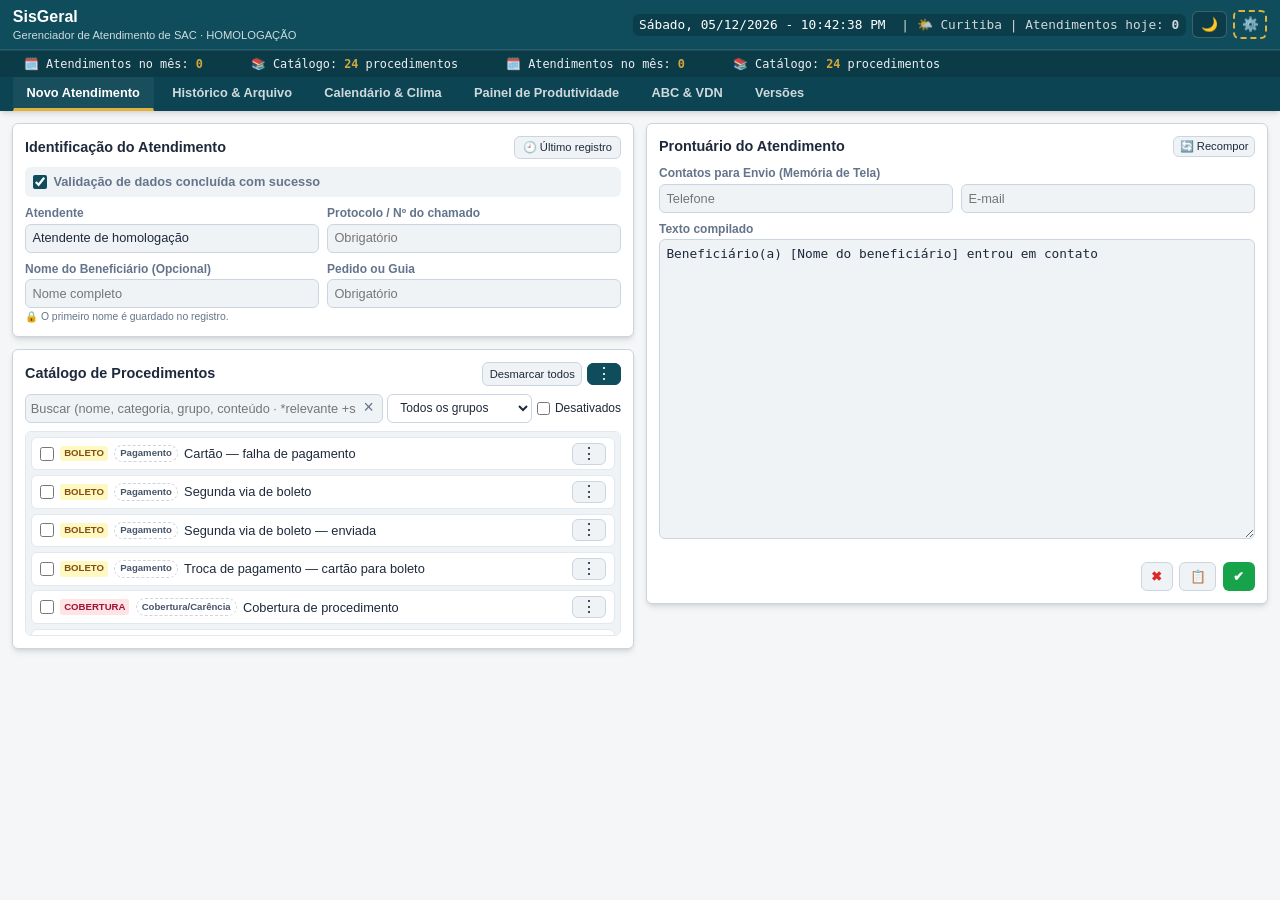
==== sisgeral/index.html @ f5be05eb "SisGeral de homologação dentro da apresentação: catálogo reduzido, ABC sem códigos, VDN referencial " ====
<!DOCTYPE html>
<html lang="pt-BR">
<head>
  <meta charset="UTF-8">
  <meta name="viewport" content="width=device-width, initial-scale=1.0">
  <title>SisGeral · homologação</title>
  <link rel="stylesheet" href="styles.css">
</head>
<body>

  <!-- TOPO FIXO -->
  <header class="sticky-header">
    <div class="header-top">
      <div class="header-brand">
        <h1>SisGeral</h1>
        <p>Gerenciador de Atendimento de SAC · HOMOLOGAÇÃO</p>
      </div>
      <div class="header-tools">
        <span id="live-clock" class="clock-display">00:00:00</span>
        <button id="btn-theme-toggle" class="btn-theme-toggle" title="Alternar Tema">🌙</button>
        <button id="btn-toggle-settings" class="btn-settings-icon" aria-expanded="false" title="Configurações">⚙️</button>
      </div>
    </div>

    <!-- TICKER (painel rolante) -->
    <div id="ticker-bar" class="ticker-bar">
      <div id="ticker-track" class="ticker-track"></div>
    </div>

    <!-- ABAS DE NAVEGAÇÃO -->
    <nav class="tab-list" role="tablist">
      <button role="tab" id="tab-new" aria-controls="panel-new" aria-selected="true">Novo Atendimento</button>
      <button role="tab" id="tab-history" aria-controls="panel-history" aria-selected="false">Histórico & Arquivo</button>
      <button role="tab" id="tab-calendar" aria-controls="panel-calendar" aria-selected="false">Calendário & Clima</button>
      <button role="tab" id="tab-dashboard" aria-controls="panel-dashboard" aria-selected="false">Painel de Produtividade</button>
      <button role="tab" id="tab-abcvdn" aria-controls="panel-abcvdn" aria-selected="false">ABC & VDN</button>
      <button role="tab" id="tab-versoes" aria-controls="panel-versoes" aria-selected="false">Versões</button>
    </nav>
  </header>

  <!-- FAIXA DE AVISO DE BACKUP -->
  <div id="backup-warning-banner" class="backup-warning-banner hidden">
    <span>⚠️ Você não faz backup dos dados há mais de 7 dias. É recomendável exportar seus registros.</span>
    <button id="btn-quick-backup" class="btn-accent" style="font-size: 0.7rem; padding: 0.15rem 0.4rem;">Fazer Backup</button>
  </div>

  <!-- CONTEÚDO PRINCIPAL -->
  <main>
    <!-- PAINEL DE CONFIGURAÇÕES FLUTUANTE -->
    <div id="settings-panel" class="settings-panel">
      <div class="settings-header">
        <h2>Configurações do Sistema</h2>
        <span class="settings-badge">SisGeral 3.3</span>
      </div>
      <div class="form-row" style="margin-bottom: 0.5rem;">
        <div class="form-group">
          <label for="setting-attendant">Nome Padrão do Atendente</label>
          <input type="text" id="setting-attendant">
        </div>
        <div class="form-group">
          <label for="setting-retention">Retenção de Histórico (Dias)</label>
          <select id="setting-retention">
            <option value="30">30 dias</option>
            <option value="90">90 dias</option>
            <option value="180">180 dias</option>
            <option value="365">1 ano</option>
            <option value="0">Nunca apagar</option>
          </select>
        </div>
      </div>
      <div class="form-row" style="margin-bottom: 0.5rem;">
        <div class="form-group">
          <label for="setting-theme">Tema Visual Padrão</label>
          <select id="setting-theme">
            <option value="auto">Automático (Sistema)</option>
            <option value="light">Claro</option>
            <option value="dark">Escuro</option>
          </select>
        </div>
        <div class="form-group">
          <label>Gerenciamento de Dados (JSON)</label>
          <div style="display: flex; gap: 0.4rem; margin-top: 0.2rem;">
            <button id="btn-export-json" class="btn-secondary" style="font-size: 0.7rem;">Exportar Backup</button>
            <label class="btn-secondary" style="font-size: 0.7rem; display: inline-flex; align-items: center; cursor: pointer;">
              Importar Backup <input type="file" id="input-import-json" accept=".json" style="display: none;">
            </label>
          </div>
        </div>
      </div>
      <div style="display: flex; justify-content: space-between; align-items: center; border-top: 1px solid var(--border-light); padding-top: 0.5rem;">
        <div>
          <span id="storage-usage-meter" class="hint">Uso do localStorage: calculando...</span>
        </div>
        <div style="display: flex; gap: 0.4rem;">
          <button id="btn-undo-action" class="btn-secondary" style="font-size: 0.7rem;" disabled>Desfazer</button>
          <button id="btn-clear-all" class="btn-danger" style="font-size: 0.7rem;">Apagar Tudo</button>
          <button id="btn-close-settings" class="btn-primary" style="font-size: 0.7rem;">Fechar</button>
        </div>
      </div>
    </div>

    <!-- ABA 1: NOVO ATENDIMENTO -->
    <div id="panel-new" role="tabpanel" class="active">
      <div class="new-attendance-grid">
        <div style="display: flex; flex-direction: column; gap: 0.75rem;">
          <div class="card">
            <div style="display: flex; justify-content: space-between; align-items: center;">
              <h2>Identificação do Atendimento</h2>
              <button id="btn-ultimo-registro" class="btn-secondary" style="font-size: 0.7rem; padding: 0.2rem 0.5rem;" title="Ver o registro mais recente">🕘 Último registro</button>
            </div>

            <div class="form-group" style="background: var(--surface-alt); padding: 0.4rem 0.5rem; border-radius: var(--radius);">
              <label style="display: flex; align-items: center; gap: 0.4rem; cursor: pointer; font-size: 0.8rem;">
                <input type="checkbox" id="field-compliance" checked style="width: 14px; height: 14px; accent-color: var(--primary);">
                <span>Validação de dados concluída com sucesso</span>
              </label>
            </div>

            <div class="form-row">
              <div class="form-group">
                <label for="field-attendant">Atendente</label>
                <input type="text" id="field-attendant" value="Atendente de homologação">
              </div>
              <div class="form-group">
                <label for="field-protocol">Protocolo / Nº do chamado</label>
                <input type="text" id="field-protocol" placeholder="Obrigatório">
              </div>
            </div>
            <div class="form-row">
              <div class="form-group">
                <label for="field-bnf">Nome do Beneficiário (Opcional)</label>
                <input type="text" id="field-bnf" placeholder="Nome completo">
                <span class="hint">🔒 O primeiro nome é guardado no registro.</span>
              </div>
              <div class="form-group">
                <label for="field-order">Pedido ou Guia</label>
                <input type="text" id="field-order" placeholder="Obrigatório">
              </div>
            </div>
          </div>

          <div class="card">
            <div style="display: flex; justify-content: space-between; align-items: center;">
              <h2>Catálogo de Procedimentos</h2>
              <div style="display: flex; gap: 0.3rem; align-items: center;">
                <button id="btn-uncheck-all-procs" class="btn-secondary" style="font-size: 0.7rem; padding: 0.2rem 0.4rem;" title="Desmarcar todos os procedimentos">Desmarcar todos</button>
                <span id="catalog-menu-host"></span>
              </div>
            </div>
            <div class="procedures-toolbar">
              <div class="search-wrap">
                <input type="text" id="procedure-search" placeholder="Buscar (nome, categoria, grupo, conteúdo · *relevante +situacional #rede)">
                <button id="btn-clear-search" class="search-clear" title="Limpar busca" type="button">×</button>
              </div>
              <select id="grupo-filter" class="dashboard-select" title="Filtrar por grupo"></select>
              <label style="display: flex; align-items: center; gap: 0.3rem; font-size: 0.75rem; cursor: pointer;">
                <input type="checkbox" id="show-disabled-procedures"> Desativados
              </label>
            </div>
            <div class="procedures-list" id="procedures-container"></div>
          </div>
        </div>

        <div style="display: flex; flex-direction: column; gap: 0.75rem;">
          <div class="card param-block" id="rede-block-container" style="display: none;">
            <h3>Parâmetros de Rede Credenciada</h3>
            <div class="param-grid">
              <div class="form-group" style="grid-column: 1 / -1;">
                <label for="rede-esp-search">Especialidade / procedimento (busca por nome, código ou descrição)</label>
                <input type="hidden" id="rede-especialidade">
                <input type="text" id="rede-esp-search" placeholder="Digite para buscar (ex: canal, gengiva, 06...)" autocomplete="off">
                <div id="rede-esp-results" class="vdn-results"></div>
                <div id="rede-esp-selected" class="hint" style="margin-top:3px;"></div>
              </div>
              <div class="form-group">
                <label for="rede-estado">Estado (UF)</label>
                <input type="text" id="rede-estado" placeholder="Ex: PR">
              </div>
              <div class="form-group">
                <label for="rede-cidade">Cidade</label>
                <input type="text" id="rede-cidade" placeholder="Ex: Curitiba">
              </div>
              <div class="form-group">
                <label for="rede-municipio">Bairro / Município</label>
                <input type="text" id="rede-municipio" placeholder="Ex: Centro">
              </div>
            </div>
            <div class="param-envio">
              <label class="param-envio-title">Forma de Envio</label>
              <label class="chk-inline"><input type="checkbox" id="rede-envio-sms"> SMS</label>
              <label class="chk-inline"><input type="checkbox" id="rede-envio-email"> E-mail</label>
            </div>
          </div>

          <div class="card param-block" id="boleto-block-container" style="display: none;">
            <h3>Parâmetros de Boleto</h3>
            <div class="param-grid">
              <div class="form-group">
                <label for="boleto-mes">Mês de referência (mm/aaaa)</label>
                <input type="text" id="boleto-mes" placeholder="Ex: 10/2026" maxlength="7">
              </div>
            </div>
            <div class="param-envio">
              <label class="param-envio-title">Forma de Envio</label>
              <label class="chk-inline"><input type="checkbox" id="boleto-envio-sms"> SMS</label>
              <label class="chk-inline"><input type="checkbox" id="boleto-envio-email"> E-mail</label>
            </div>
          </div>

          <div class="card param-block" id="vdn-block-container" style="display: none;">
            <h3>Transferência (VDN)</h3>
            <input type="hidden" id="vdn-transfer">
            <div class="form-group">
              <label for="vdn-search-input">Buscar setor / célula</label>
              <input type="text" id="vdn-search-input" placeholder="Digite para buscar (ex: Dental, SAC, Black...)" autocomplete="off">
              <div id="vdn-results" class="vdn-results"></div>
            </div>
            <div id="vdn-selected-info" class="vdn-selected-info" style="display: none;"></div>
          </div>

          <div class="card param-block" id="cobertura-block-container" style="display: none;">
            <h3>Cobertura</h3>
            <datalist id="cobertura-sugestoes"></datalist>
            <div class="form-group">
              <label for="cobertura-1">Procedimento / cobertura</label>
              <input type="text" id="cobertura-1" list="cobertura-sugestoes" placeholder="Digite ou busque (ex: Prótese, Canal...)" autocomplete="off">
            </div>
            <div class="form-group" id="cobertura-2-group" style="display: none;">
              <label for="cobertura-2">2ª cobertura (opcional)</label>
              <input type="text" id="cobertura-2" list="cobertura-sugestoes" placeholder="Digite ou busque..." autocomplete="off">
            </div>
            <button id="btn-add-cobertura" class="btn-secondary" style="font-size: 0.7rem; padding: 0.2rem 0.5rem; align-self: flex-start;">+ Adicionar cobertura</button>
            <div class="param-envio">
              <label class="chk-inline"><input type="checkbox" id="cobertura-cobre" checked> Plano cobre?</label>
              <label class="chk-inline"><input type="checkbox" id="cobertura-carencia"> Em carência?</label>
            </div>
          </div>

          <div class="card">
            <div style="display: flex; justify-content: space-between; align-items: center;">
              <h2>Prontuário do Atendimento</h2>
              <div style="display: flex; gap: 0.3rem; align-items: center;">
                <span id="manual-edited-badge" class="badge-cat badge-relevante" style="display: none;">Editado manualmente</span>
                <button id="btn-recompile" class="btn-secondary" style="font-size: 0.7rem; padding: 0.15rem 0.35rem;" title="Recompor automático">🔄 Recompor</button>
              </div>
            </div>
            
            <div class="form-group">
              <label>Contatos para Envio (Memória de Tela)</label>
              <div class="form-row">
                <input type="text" id="screen-phone" placeholder="Telefone">
                <input type="text" id="screen-email" placeholder="E-mail">
              </div>
            </div>

            <div class="form-group">
              <label for="prontuario-textarea">Texto compilado</label>
              <textarea id="prontuario-textarea" class="prontuario-textarea"></textarea>
            </div>

            <div class="missing-warnings" id="missing-warnings-container"></div>

            <div style="display: flex; gap: 0.4rem; justify-content: flex-end; margin-top: 0.4rem; align-items: center;">
              <button id="btn-clear-attendance" class="btn-secondary" title="Limpar atendimento" style="padding: 0.3rem 0.6rem; font-weight: bold; color: var(--danger);">✖</button>
              <button id="btn-copy-prontuario" class="btn-secondary" title="Copiar prontuário" style="padding: 0.3rem 0.6rem; font-weight: bold;">📋</button>
              <button id="btn-finish-attendance" class="btn-primary" title="Finalizar atendimento" style="padding: 0.3rem 0.6rem; font-weight: bold; background-color: var(--success);">✔</button>
            </div>

            <div id="orientacao-block" class="orientacao-block" style="display:none;"></div>
          </div>
        </div>
      </div>
    </div>

    <!-- ABA 2: HISTÓRICO & ARQUIVO -->
    <div id="panel-history" role="tabpanel">
      <div class="card" style="margin-bottom: 0.75rem;">
        <h2>Filtros e Relatórios</h2>
        <div class="form-row">
          <div class="form-group">
            <label for="archive-filter-year">Ano</label>
            <select id="archive-filter-year"><option value="">Todos os anos</option></select>
          </div>
          <div class="form-group">
            <label for="archive-filter-month">Mês</label>
            <select id="archive-filter-month">
              <option value="">Todos os meses</option>
              <option value="0">Janeiro</option><option value="1">Fevereiro</option><option value="2">Março</option>
              <option value="3">Abril</option><option value="4">Maio</option><option value="5">Junho</option>
              <option value="6">Julho</option><option value="7">Agosto</option><option value="8">Setembro</option>
              <option value="9">Outubro</option><option value="10">Novembro</option><option value="11">Dezembro</option>
            </select>
          </div>
        </div>
        <div style="display: flex; gap: 0.4rem; margin-top: 0.4rem; align-items: center; flex-wrap: wrap;">
          <label style="display: flex; align-items: center; gap: 0.3rem; font-size: 0.75rem; cursor: pointer;">
            <input type="checkbox" id="archive-include-notes"> Incluir texto do prontuário
          </label>
          <button id="btn-download-report" class="btn-secondary" style="font-size: 0.7rem;">📥 Baixar Relatório Geral (TXT)</button>
          <button id="btn-purge-archive" class="btn-danger" style="font-size: 0.7rem;">🗑️ Apagar Arquivo</button>
          <span id="archive-count-label" class="hint" style="margin-left: auto;">Total: 0</span>
        </div>
      </div>
      <div class="card">
        <h2>Atendimentos Recentes</h2>
        <p class="hint" style="margin-bottom: 0.5rem;">Clique em qualquer linha da tabela para abrir a "gaveta" e monitorar/editar o prontuário.</p>
        <div class="table-container">
          <table id="history-table">
            <thead>
              <tr>
                <th>Data/Hora</th>
                <th>Beneficiário</th>
                <th>Protocolo</th>
                <th>Pedido</th>
                <th>Atendente</th>
                <th>Procedimentos</th>
                <th>Ações</th>
              </tr>
            </thead>
            <tbody></tbody>
          </table>
        </div>
      </div>
    </div>

    <!-- ABA 3: CALENDÁRIO & CLIMA -->
    <div id="panel-calendar" role="tabpanel">
      <div class="calendar-layout">
        <div class="card">
          <div style="display: flex; justify-content: space-between; align-items: center; margin-bottom: 0.4rem;">
            <div style="display: flex; gap: 0.3rem;">
              <button id="cal-prev" class="btn-secondary" style="font-size: 0.75rem;">◀</button>
              <button id="cal-today" class="btn-secondary" style="font-size: 0.75rem;">Hoje</button>
              <button id="cal-next" class="btn-secondary" style="font-size: 0.75rem;">▶</button>
            </div>
            <h2 id="cal-title-btn" style="cursor: pointer; font-size: 0.9rem;">Mês e Ano</h2>
            <div>
              <button id="btn-copy-cal-today" class="btn-secondary" style="font-size: 0.7rem;">Copiar Clima</button>
            </div>
          </div>
          <div id="calendar-view-container"></div>
          <div style="display: flex; justify-content: space-between; align-items: center; margin-top: 0.4rem; border-top: 1px solid var(--border-light); padding-top: 0.4rem;">
            <span id="cal-selected-period-label" style="font-weight: bold; font-size: 0.8rem;">Nenhum período medido</span>
            <div style="display: flex; gap: 0.3rem;">
              <button id="btn-clear-cal-period" class="btn-secondary" style="font-size: 0.7rem;">Limpar</button>
              <button id="btn-copy-cal-period" class="btn-primary" style="font-size: 0.7rem;">Copiar Período</button>
            </div>
          </div>
        </div>
        <div style="display: flex; flex-direction: column; gap: 0.75rem;">
          <div class="card">
            <h3>Clima Atual</h3>
            <p id="weather-today-desc" class="hint" style="font-size: 0.75rem;">Carregando...</p>
            <div class="form-group" style="margin-top: 0.4rem;">
              <label for="setting-city-search">Alterar Cidade</label>
              <div style="display: flex; gap: 0.3rem;">
                <input type="text" id="setting-city-search" placeholder="Cidade">
                <button id="btn-search-city" class="btn-secondary" style="font-size: 0.7rem;">Buscar</button>
              </div>
              <div id="city-search-results" style="display: flex; flex-direction: column; gap: 0.2rem; margin-top: 0.2rem;"></div>
              <span id="current-city-label" class="hint" style="margin-top: 0.2rem; display: block;">Atual: Curitiba</span>
            </div>
          </div>
          <div class="card">
            <h3>Feriados do Mês</h3>
            <ul id="holidays-list" style="padding-left: 1rem; font-size: 0.75rem; color: var(--text-muted); display: flex; flex-direction: column; gap: 0.15rem;"></ul>
          </div>
        </div>
      </div>
    </div>

    <!-- ABA 4: PAINEL DE PRODUTIVIDADE -->
    <div id="panel-dashboard" role="tabpanel">
      <div class="card" style="margin-bottom: 0.75rem;">
        <h2>Filtros do Painel</h2>
        <div class="form-row">
          <div class="form-group">
            <label for="dash-filter-year">Ano</label>
            <select id="dash-filter-year"><option value="">Todos</option></select>
          </div>
          <div class="form-group">
            <label for="dash-filter-month">Mês</label>
            <select id="dash-filter-month">
              <option value="">Todos</option>
              <option value="0">Janeiro</option><option value="1">Fevereiro</option><option value="2">Março</option>
              <option value="3">Abril</option><option value="4">Maio</option><option value="5">Junho</option>
              <option value="6">Julho</option><option value="7">Agosto</option><option value="8">Setembro</option>
              <option value="9">Outubro</option><option value="10">Novembro</option><option value="11">Dezembro</option>
            </select>
          </div>
          <div class="form-group">
            <label for="dash-filter-week">Semana</label>
            <select id="dash-filter-week">
              <option value="">Todas</option>
              <option value="0">Semana 1</option><option value="1">Semana 2</option>
              <option value="2">Semana 3</option><option value="3">Semana 4</option><option value="4">Semana 5</option>
            </select>
          </div>
        </div>
      </div>

      <div class="panel-grid">
        <div class="stat-card">
          <h3>Ano</h3>
          <div id="stat-year-val" class="value">0</div>
        </div>
        <div class="stat-card">
          <h3>Mês</h3>
          <div id="stat-month-val" class="value">0</div>
        </div>
        <div class="stat-card">
          <h3>Filtrado</h3>
          <div id="stat-period-val" class="value">0</div>
        </div>
      </div>

      <div class="chart-container">
        <h3>Evolução Diária</h3>
        <div id="daily-chart-bars" style="display: flex; align-items: flex-end; gap: 8px; height: 130px; overflow-x: auto; padding-top: 25px; border-bottom: 1px solid var(--border-light);"></div>
        <p id="daily-chart-legend" class="hint" style="margin-top: 0.4rem;"></p>
      </div>

      <div class="new-attendance-grid">
        <div class="card">
          <h3>Média por Dia</h3>
          <div id="weekday-stats-container" style="display: flex; flex-direction: column; gap: 0.4rem; margin-top: 0.4rem;"></div>
        </div>
        <div class="card">
          <h3>Fluxo por Horário</h3>
          <div id="weekly-breakdown-container" style="display: flex; flex-direction: column; gap: 0.4rem; margin-top: 0.4rem;"></div>
        </div>
      </div>

      <div class="card" style="margin-top: 0.75rem;">
        <h3>Top 5 Procedimentos</h3>
        <div id="top-procedures-container" style="display: flex; flex-direction: column; gap: 0.3rem; margin-top: 0.4rem;"></div>
      </div>
    </div>

    <!-- ABA 5: ABC & VDN -->
    <div id="panel-abcvdn" role="tabpanel">
      <div class="new-attendance-grid">
        <div class="card">
          <div style="display: flex; justify-content: space-between; align-items: center;">
            <h2>Catálogo ABC</h2>
            <button id="btn-open-abc-modal" class="btn-primary" style="font-size: 0.7rem; padding: 0.2rem 0.4rem;">+ Novo ABC</button>
          </div>
          <div class="procedures-toolbar" style="margin-top: 0.4rem;">
            <input type="text" id="abc-search" placeholder="Buscar ABC...">
            <button id="btn-abc-sort-az" class="btn-secondary" style="font-size: 0.7rem;">A-Z</button>
            <button id="btn-abc-sort-code" class="btn-secondary" style="font-size: 0.7rem;">Código</button>
          </div>
          <div id="abc-container" style="max-height: 350px; overflow-y: auto; display: flex; flex-direction: column; gap: 0.4rem; margin-top: 0.4rem;"></div>
        </div>

        <div class="card">
          <div style="display: flex; justify-content: space-between; align-items: center;">
            <h2>Diretório VDN / Ramais</h2>
            <button id="btn-open-vdn-modal" class="btn-primary" style="font-size: 0.7rem; padding: 0.2rem 0.4rem;">+ Novo VDN</button>
          </div>
          <div class="procedures-toolbar" style="margin-top: 0.4rem;">
            <input type="text" id="vdn-search" placeholder="Buscar VDN...">
            <button id="btn-vdn-sort-az" class="btn-secondary" style="font-size: 0.7rem;">A-Z</button>
          </div>
          <div class="table-container" style="margin-top: 0.4rem; max-height: 350px; overflow-y: auto;">
            <table id="vdn-table">
              <thead>
                <tr>
                  <th>Célula / Skill</th>
                  <th>VDN</th>
                  <th>Telefone</th>
                  <th>Horário</th>
                  <th>Ações</th>
                </tr>
              </thead>
              <tbody></tbody>
            </table>
          </div>
        </div>
      </div>
    </div>

    <!-- ABA 6: VERSÕES -->
    <div id="panel-versoes" role="tabpanel">
      <div class="card">
        <div style="display:flex; justify-content:space-between; align-items:center;">
          <h2>Histórico de Versões</h2>
          <span id="versao-atual" class="settings-badge"></span>
        </div>
        <p class="hint" style="margin-bottom:0.5rem;">Registro das mudanças do SisGeral. O changelog completo também está no README.</p>
        <div id="versoes-container" style="display:flex; flex-direction:column; gap:0.6rem;"></div>
      </div>
    </div>
  </main>

  <!-- MODAIS DE PROCEDIMENTO, ABC E VDN -->
  <dialog id="modal-procedure" style="padding: 1rem; border: none; border-radius: var(--radius); background: var(--surface-color); color: var(--text-main); box-shadow: var(--shadow); max-width: 780px; width: 95%;">
    <h3 id="modal-procedure-title" style="margin-bottom: 0.6rem;">Novo Procedimento</h3>
    <input type="hidden" id="proc-modal-id">
    <div class="proc-modal-grid">
      <div class="proc-modal-left">
        <div class="form-row">
          <div class="form-group">
            <label for="proc-modal-title">Título</label>
            <input type="text" id="proc-modal-title">
          </div>
          <div class="form-group">
            <label for="proc-modal-category">Categoria (comportamento)</label>
            <select id="proc-modal-category">
              <option value="relevante">Relevante</option>
              <option value="situacional">Situacional</option>
              <option value="guia">Guia</option>
              <option value="rede">Rede</option>
              <option value="boleto">Boleto</option>
              <option value="rca_flow">RCA / Flow</option>
              <option value="vdn">VDN / Transferência</option>
              <option value="cobertura">Cobertura</option>
            </select>
          </div>
        </div>
        <div class="form-group" style="margin-top: 0.4rem;">
          <label for="proc-modal-grupo">Grupo (organização — opcional, deixe vazio p/ automático)</label>
          <input type="text" id="proc-modal-grupo" list="grupos-sugestoes" placeholder="Ex: Pagamento, Cadastro/Contrato, Rede/Agendamento...">
          <datalist id="grupos-sugestoes">
            <option value="Pagamento"></option>
            <option value="Cadastro/Contrato"></option>
            <option value="Rede/Agendamento"></option>
            <option value="Guia/Autorização"></option>
            <option value="Cancelamento"></option>
            <option value="Cobertura/Carência"></option>
            <option value="Transferência"></option>
            <option value="Acesso/App"></option>
            <option value="Geral"></option>
          </datalist>
        </div>
        <div class="form-group" style="margin-top: 0.4rem;">
          <label for="proc-modal-text">Texto Base (vai para o prontuário)</label>
          <textarea id="proc-modal-text" style="height: 120px; padding: 0.3rem; border: 1px solid var(--border-color); border-radius: var(--radius); background: var(--surface-alt); font-size: 0.8rem; width: 100%; font-family: monospace;"></textarea>
        </div>
        <div class="form-group" style="margin-top: 0.4rem;">
          <label for="proc-modal-orientacao">Orientação / informações a passar (não vai para o prontuário)</label>
          <textarea id="proc-modal-orientacao" placeholder="Passo a passo, o que confirmar antes de encerrar, informações a passar ao beneficiário... (uma linha com &quot;- &quot; vira item)" style="height: 80px; padding: 0.3rem; border: 1px solid var(--border-color); border-radius: var(--radius); background: var(--surface-alt); font-size: 0.8rem; width: 100%;"></textarea>
        </div>
        <div class="form-group" style="margin-top: 0.4rem;">
          <label>Links de referência (opcional, até 5)</label>
          <div id="proc-modal-links-host" style="display:flex; flex-direction:column; gap:0.3rem;"></div>
        </div>
        <div class="form-group" style="margin-top: 0.4rem;">
          <label class="chk-inline"><input type="checkbox" id="proc-modal-show" checked> Exibir este apoio abaixo do prontuário quando o procedimento for marcado</label>
        </div>
      </div>
      <div class="proc-modal-right">
        <div style="font-size: 0.72rem; font-weight: bold; color: var(--primary); margin-bottom: 0.3rem;">Variáveis</div>
        <div class="hint" style="margin-bottom: 0.4rem;">Clique para inserir no campo focado, ou arraste para dentro dele.</div>
        <div id="proc-var-chips"></div>
      </div>
    </div>
    <div style="display: flex; justify-content: flex-end; gap: 0.4rem; margin-top: 0.7rem;">
      <button class="btn-secondary" value="cancel" style="font-size: 0.75rem;">Cancelar</button>
      <button id="btn-save-procedure" class="btn-primary" style="font-size: 0.75rem;">Salvar</button>
    </div>
  </dialog>

  <dialog id="modal-abc" style="padding: 1rem; border: none; border-radius: var(--radius); background: var(--surface-color); color: var(--text-main); box-shadow: var(--shadow); max-width: 400px; width: 100%;">
    <h3 id="modal-abc-title" style="margin-bottom: 0.4rem;">Procedimento ABC</h3>
    <input type="hidden" id="abc-modal-id">
    <div class="form-group" style="margin-bottom: 0.4rem;">
      <label for="abc-modal-code">Código</label>
      <input type="text" id="abc-modal-code">
    </div>
    <div class="form-group" style="margin-bottom: 0.4rem;">
      <label for="abc-modal-name">Nome</label>
      <input type="text" id="abc-modal-name">
    </div>
    <div class="form-group" style="margin-bottom: 0.6rem;">
      <label for="abc-modal-desc">Descrição</label>
      <textarea id="abc-modal-desc" style="height: 80px; padding: 0.3rem; border: 1px solid var(--border-color); border-radius: var(--radius); background: var(--surface-alt); font-size: 0.8rem; width: 100%;"></textarea>
    </div>
    <div style="display: flex; justify-content: flex-end; gap: 0.4rem;">
      <button class="btn-secondary" value="cancel" style="font-size: 0.75rem;">Cancelar</button>
      <button id="btn-save-abc" class="btn-primary" style="font-size: 0.75rem;">Salvar</button>
    </div>
  </dialog>

  <dialog id="modal-vdn" style="padding: 1rem; border: none; border-radius: var(--radius); background: var(--surface-color); color: var(--text-main); box-shadow: var(--shadow); max-width: 380px; width: 100%;">
    <h3 id="modal-vdn-title" style="margin-bottom: 0.4rem;">VDN / Ramal</h3>
    <input type="hidden" id="vdn-modal-id">
    <div class="form-group" style="margin-bottom: 0.4rem;">
      <label for="vdn-modal-skill">Célula / Skill</label>
      <input type="text" id="vdn-modal-skill">
    </div>
    <div class="form-group" style="margin-bottom: 0.4rem;">
      <label for="vdn-modal-vdn">Número VDN</label>
      <input type="text" id="vdn-modal-vdn">
    </div>
    <div class="form-group" style="margin-bottom: 0.4rem;">
      <label for="vdn-modal-phone">Telefone</label>
      <input type="text" id="vdn-modal-phone">
    </div>
    <div class="form-group" style="margin-bottom: 0.6rem;">
      <label for="vdn-modal-hours">Horário</label>
      <input type="text" id="vdn-modal-hours">
    </div>
    <div style="display: flex; justify-content: flex-end; gap: 0.4rem;">
      <button class="btn-secondary" value="cancel" style="font-size: 0.75rem;">Cancelar</button>
      <button id="btn-save-vdn" class="btn-primary" style="font-size: 0.75rem;">Salvar</button>
    </div>
  </dialog>

  <!-- MODAL: ÚLTIMO REGISTRO (somente leitura + cópia) -->
  <dialog id="modal-ultimo" style="padding: 1rem; border: none; border-radius: var(--radius); background: var(--surface-color); color: var(--text-main); box-shadow: var(--shadow); max-width: 560px; width: 95%;">
    <div style="display: flex; justify-content: space-between; align-items: center; margin-bottom: 0.5rem;">
      <h3 style="margin: 0;">🕘 Último registro</h3>
      <span class="hint" id="ultimo-data"></span>
    </div>
    <div id="ultimo-conteudo" style="display: flex; flex-direction: column; gap: 0.3rem;"></div>
    <div class="form-group" style="margin-top: 0.5rem;">
      <label>Prontuário</label>
      <textarea id="ultimo-prontuario" readonly style="height: 160px; padding: 0.4rem; border: 1px solid var(--border-color); border-radius: var(--radius); background: var(--surface-alt); font-size: 0.8rem; width: 100%; font-family: monospace;"></textarea>
    </div>
    <div style="display: flex; justify-content: flex-end; gap: 0.4rem; margin-top: 0.5rem;">
      <button id="btn-copy-ultimo" class="btn-secondary" style="font-size: 0.75rem;">📋 Copiar prontuário</button>
      <button value="cancel" class="btn-primary" style="font-size: 0.75rem;" onclick="this.closest('dialog').close()">Fechar</button>
    </div>
    <p class="hint" style="margin-top: 0.4rem;">Para editar ou excluir, use a aba "Histórico &amp; Arquivo".</p>
  </dialog>

  <!-- CONTAINER DE NOTIFICAÇÕES TOAST -->
  <div id="toast-container" class="toast-container"></div>

  <!-- SCRIPTS -->
  <script src="app.js"></script>
</body>
</html>
---- sisgeral/styles.css ----
/* === VARIÁVEIS E TOKENS DE CORES === */
:root {
  --bg-color: #f4f6f8;
  --surface-color: #ffffff;
  --surface-alt: #f0f3f6;
  --text-main: #1e293b;
  --text-muted: #64748b;
  --primary: #0f4c5c;
  --primary-hover: #0b3843;
  --on-primary: #ffffff;
  --accent: #e3b23c;
  --accent-hover: #cca030;
  --border-color: #cbd5e1;
  --border-light: #e2e8f0;
  --danger: #dc2626;
  --danger-hover: #b91c1c;
  --success: #16a34a;
  --warning-bg: #fef3c7;
  --warning-text: #92400e;
  --shadow: 0 4px 6px -1px rgba(0, 0, 0, 0.1), 0 2px 4px -2px rgba(0, 0, 0, 0.1);
  --radius: 6px;
  --get-transition: all 0.2s ease;
}

[data-theme="dark"] {
  --bg-color: #0f172a;
  --surface-color: #1e293b;
  --surface-alt: #273449;
  --text-main: #f8fafc;
  --text-muted: #94a3b8;
  --primary: #2dd4bf;
  --primary-hover: #14b8a6;
  --on-primary: #06231f;
  --accent: #fbbf24;
  --accent-hover: #f59e0b;
  --border-color: #3b4a61;
  --border-light: #334155;
  --danger: #f87171;
  --danger-hover: #ef4444;
  --success: #34d399;
  --warning-bg: #3a2a08;
  --warning-text: #fde68a;
  --shadow: 0 4px 10px -2px rgba(0, 0, 0, 0.6);
}

/* === RESET E BASE COMPACTA === */
* {
  box-sizing: border-box;
  margin: 0;
  padding: 0;
}

body {
  font-family: -apple-system, BlinkMacSystemFont, "Segoe UI", Roboto, Helvetica, Arial, sans-serif;
  background-color: var(--bg-color);
  color: var(--text-main);
  font-size: 0.8rem;
  line-height: 1.35;
  min-height: 100vh;
  display: flex;
  flex-direction: column;
}

input, select, textarea, button {
  font: inherit;
  color: inherit;
  font-size: 0.8rem;
}

button {
  cursor: pointer;
  border: 1px solid transparent;
  background: none;
  border-radius: var(--radius);
  padding: 0.3rem 0.6rem;
  transition: var(--get-transition);
}

/* === TOPO FIXO === */
header.sticky-header {
  position: sticky;
  top: 0;
  z-index: 50;
  background-color: var(--primary);
  color: #ffffff;
  box-shadow: var(--shadow);
  display: flex;
  flex-direction: column;
}

.header-top {
  display: flex;
  justify-content: space-between;
  align-items: center;
  padding: 0.4rem 0.8rem;
  border-bottom: 1px solid rgba(255, 255, 255, 0.1);
}

.header-brand h1 {
  font-size: 1rem;
  font-weight: 700;
}

.header-brand p {
  font-size: 0.7rem;
  opacity: 0.8;
}

.header-tools {
  display: flex;
  align-items: center;
  gap: 0.4rem;
}

.clock-display {
  font-family: monospace;
  font-size: 0.8rem;
  background: rgba(0, 0, 0, 0.2);
  padding: 0.15rem 0.4rem;
  border-radius: var(--radius);
}

/* Botão Único de Tema (Sol / Lua) */
.btn-theme-toggle {
  background: rgba(0, 0, 0, 0.2);
  border: 1px solid rgba(255, 255, 255, 0.2);
  color: #fff;
  padding: 0.2rem 0.5rem;
  border-radius: var(--radius);
  font-size: 0.85rem;
}
.btn-theme-toggle:hover {
  background: var(--accent);
  color: #1e293b;
}

/* Botão de Configurações Apenas com Emoji */
.btn-settings-icon {
  background: transparent;
  border: 2px dashed var(--accent);
  color: #fff;
  padding: 0.2rem 0.4rem;
  border-radius: var(--radius);
  font-size: 0.85rem;
  display: flex;
  align-items: center;
  justify-content: center;
}
.btn-settings-icon.active, .btn-settings-icon:hover {
  background-color: var(--accent);
  color: #1e293b;
}

/* === ABAS (TABLIST) === */
.tab-list {
  display: flex;
  background-color: rgba(0, 0, 0, 0.1);
  padding: 0 0.8rem;
  gap: 0.3rem;
  overflow-x: auto;
}

.tab-list [role="tab"] {
  padding: 0.4rem 0.8rem;
  color: rgba(255, 255, 255, 0.8);
  border-bottom: 3px solid transparent;
  font-weight: 600;
  font-size: 0.8rem;
  background: none;
  border-radius: 0;
}

.tab-list [role="tab"]:hover {
  color: #fff;
}

.tab-list [role="tab"][aria-selected="true"] {
  color: #fff;
  border-bottom-color: var(--accent);
  background: rgba(255, 255, 255, 0.05);
}

/* === FAIXA DE AVISO DE BACKUP === */
.backup-warning-banner {
  background-color: var(--warning-bg);
  color: var(--warning-text);
  padding: 0.4rem 0.8rem;
  font-size: 0.8rem;
  display: flex;
  justify-content: space-between;
  align-items: center;
  border-bottom: 1px solid var(--accent);
}
.backup-warning-banner.hidden {
  display: none;
}

/* === LAYOUT PRINCIPAL E PAINÉIS === */
main {
  flex: 1;
  padding: 0.75rem;
  max-width: 1350px;
  width: 100%;
  margin: 0 auto;
  position: relative;
}

[role="tabpanel"] {
  display: none;
}
[role="tabpanel"].active {
  display: block;
}

/* Painel de Configurações Flutuante (Corrigido para não quebrar a tela) */
.settings-panel {
  display: none;
  position: absolute;
  top: 0.5rem;
  right: 0.75rem;
  z-index: 100;
  background: var(--surface-color);
  border: 1px solid var(--border-color);
  border-top: 4px solid var(--accent);
  border-radius: var(--radius);
  padding: 0.75rem;
  width: 480px;
  box-shadow: 0 10px 15px -3px rgba(0, 0, 0, 0.2);
}
.settings-panel.open {
  display: block;
}
.settings-header {
  display: flex;
  justify-content: space-between;
  align-items: center;
  margin-bottom: 0.5rem;
  border-bottom: 1px solid var(--border-light);
  padding-bottom: 0.3rem;
}
.settings-badge {
  background: var(--accent);
  color: #000;
  padding: 0.1rem 0.3rem;
  font-size: 0.65rem;
  font-weight: bold;
  border-radius: 3px;
  text-transform: uppercase;
}

/* === NOVO ATENDIMENTO === */
.new-attendance-grid {
  display: grid;
  grid-template-columns: 1fr 1fr;
  gap: 0.75rem;
}
@media (max-width: 900px) {
  .new-attendance-grid {
    grid-template-columns: 1fr !important;
  }
}

.card {
  background: var(--surface-color);
  border: 1px solid var(--border-color);
  border-radius: var(--radius);
  padding: 0.75rem;
  box-shadow: var(--shadow);
  display: flex;
  flex-direction: column;
  gap: 0.5rem;
}

.card h2 {
  font-size: 0.9rem;
}

.card h3 {
  font-size: 0.85rem;
}

.form-row {
  display: grid;
  grid-template-columns: 1fr 1fr;
  gap: 0.5rem;
}
.form-group {
  display: flex;
  flex-direction: column;
  gap: 0.15rem;
}
.form-group label {
  font-size: 0.75rem;
  font-weight: 600;
  color: var(--text-muted);
}
.form-group input, .form-group select, .form-group textarea {
  padding: 0.3rem 0.4rem;
  border: 1px solid var(--border-color);
  border-radius: var(--radius);
  background: var(--surface-alt);
  font-size: 0.8rem;
  width: 100%;
}
.form-group .hint {
  font-size: 0.65rem;
  color: var(--text-muted);
}

.procedures-toolbar {
  display: flex;
  gap: 0.3rem;
  align-items: center;
  flex-wrap: wrap;
}
.procedures-toolbar input {
  flex: 1;
  padding: 0.3rem;
  border: 1px solid var(--border-color);
  border-radius: var(--radius);
  background: var(--surface-alt);
  font-size: 0.8rem;
}

/* Catálogo de Procedimentos com altura fixa para até 5 itens visíveis + scroll */
.procedures-list {
  max-height: 205px;
  overflow-y: auto;
  display: flex;
  flex-direction: column;
  gap: 0.3rem;
  border: 1px solid var(--border-light);
  padding: 0.3rem;
  border-radius: var(--radius);
  background: var(--surface-alt);
}
.procedure-item {
  display: flex;
  align-items: center;
  justify-content: space-between;
  background: var(--surface-color);
  padding: 0.3rem 0.5rem;
  border-radius: var(--radius);
  border: 1px solid var(--border-light);
  gap: 0.4rem;
}
.procedure-item label {
  display: flex;
  align-items: center;
  gap: 0.4rem;
  flex: 1;
  cursor: pointer;
  font-size: 0.8rem;
}
.procedure-item input[type="checkbox"] {
  width: 14px;
  height: 14px;
  accent-color: var(--primary);
  cursor: pointer;
}
.badge-cat {
  font-size: 0.6rem;
  padding: 0.08rem 0.25rem;
  border-radius: 3px;
  font-weight: bold;
  text-transform: uppercase;
}
.badge-relevante { background: #dbeafe; color: #1e40af; }
.badge-situacional { background: #f3f4f6; color: #374151; }
.badge-rede { background: #ccfbf1; color: #115e59; }
.badge-guia { background: #e0f2fe; color: #075985; }
.badge-boleto { background: #fef9c3; color: #854d0e; }
.badge-rca_flow { background: #ede9fe; color: #5b21b6; }
.badge-vdn { background: #dcfce7; color: #166534; }
.badge-cobertura { background: #ffe4e6; color: #9f1239; }

/* Grupo (camada organizacional, separada da categoria/comportamento) */
.grupo-tag {
  font-size: 0.6rem;
  padding: 0.08rem 0.3rem;
  border-radius: 999px;
  font-weight: 600;
  color: #475569;
  background: transparent;
  border: 1px dashed #cbd5e1;
  white-space: nowrap;
}
[data-theme="dark"] .grupo-tag {
  color: #94a3b8;
  border-color: #3b4759;
}

/* Ticker (painel rolante) */
.ticker-bar {
  background: rgba(0,0,0,0.22); overflow: hidden; white-space: nowrap;
  border-top: 1px solid rgba(255,255,255,0.08);
}
.ticker-track { display: inline-block; padding: 0.22rem 0; animation: ticker-scroll 45s linear infinite; }
.ticker-bar:hover .ticker-track { animation-play-state: paused; }
.ticker-track .ti { color: #fff; font-size: 0.74rem; font-family: monospace; padding: 0 1.5rem; opacity: 0.92; }
.ticker-track .ti b { color: var(--accent); }
@keyframes ticker-scroll { from { transform: translateX(0); } to { transform: translateX(-50%); } }

/* Aba Versões */
.versao-item { border-left: 3px solid var(--primary); background: var(--surface-alt); border-radius: var(--radius); padding: 0.5rem 0.7rem; }
.versao-item .v-tag { font-weight: bold; color: var(--primary); font-size: 0.85rem; }
.versao-item .v-date { font-size: 0.68rem; color: var(--text-muted); margin-left: 0.4rem; }
.versao-item ul { margin: 0.3rem 0 0 1.1rem; font-size: 0.78rem; display: flex; flex-direction: column; gap: 2px; }

/* ===== Dark Mode: badges e ajustes de harmonia ===== */
[data-theme="dark"] .badge-relevante { background: #1e3a5f; color: #bfdbfe; }
[data-theme="dark"] .badge-situacional { background: #37475c; color: #cbd5e1; }
[data-theme="dark"] .badge-rede { background: #134e4a; color: #99f6e4; }
[data-theme="dark"] .badge-guia { background: #0c4a6e; color: #bae6fd; }
[data-theme="dark"] .badge-boleto { background: #4a3206; color: #fde68a; }
[data-theme="dark"] .badge-rca_flow { background: #3b2566; color: #ddd6fe; }
[data-theme="dark"] .badge-vdn { background: #14532d; color: #bbf7d0; }
[data-theme="dark"] .badge-cobertura { background: #581227; color: #fecdd3; }
[data-theme="dark"] .missing-badge { background: #450a0a; color: #fecaca; border-color: #7f1d1d; }
[data-theme="dark"] .badge-relevante, [data-theme="dark"] .badge-situacional,
[data-theme="dark"] .badge-rede, [data-theme="dark"] .badge-guia,
[data-theme="dark"] .badge-boleto, [data-theme="dark"] .badge-rca_flow,
[data-theme="dark"] .badge-vdn, [data-theme="dark"] .badge-cobertura { opacity: 0.95; }
/* botão laranja mais suave no escuro */
[data-theme="dark"] .btn-warning { background: #d97706; }
[data-theme="dark"] .btn-warning:hover { background: #b45309; }
/* cabeçalho um tom mais sóbrio no escuro */
[data-theme="dark"] header.sticky-header { background-color: #0d3b43; }

/* Busca do catálogo com botão × */
.search-wrap { position: relative; flex: 1; display: flex; }
.search-wrap input { flex: 1; padding-right: 1.6rem !important; }
.search-clear {
  position: absolute; right: 4px; top: 50%; transform: translateY(-50%);
  border: none; background: transparent; color: var(--text-muted);
  font-size: 1.1rem; line-height: 1; padding: 0 0.3rem; cursor: pointer;
}
.search-clear:hover { color: var(--danger); }

/* Mini janela (tooltip) do procedimento */
.proc-hover-tip {
  display: none; position: fixed; z-index: 500; width: 320px; max-width: 90vw;
  background: var(--surface-color); color: var(--text-main);
  border: 1px solid var(--border-color); border-left: 3px solid var(--primary);
  border-radius: var(--radius); box-shadow: 0 8px 20px rgba(0,0,0,0.25);
  padding: 0.5rem 0.6rem; font-size: 0.76rem; line-height: 1.35; pointer-events: none;
}
.proc-hover-tip .tip-title { font-weight: bold; color: var(--primary); margin-bottom: 1px; }
.proc-hover-tip .tip-cat { font-size: 0.62rem; text-transform: uppercase; color: var(--text-muted); font-weight: bold; margin-bottom: 0.3rem; }
.proc-hover-tip .tip-body { white-space: pre-wrap; }
.proc-hover-tip .tip-ori { margin-top: 0.3rem; padding-top: 0.3rem; border-top: 1px dashed var(--border-light); color: var(--text-muted); white-space: pre-wrap; }

/* Procedimento travado (quando Validação de Dados está desmarcada) */
.procedure-item.proc-locked { opacity: 0.5; background: var(--surface-alt); cursor: not-allowed; }
.procedure-item.proc-locked label { cursor: not-allowed; }
.procedure-item.proc-locked input[type="checkbox"] { cursor: not-allowed; }

.prontuario-textarea {
  width: 100%;
  height: 160px;
  padding: 0.5rem;
  font-family: monospace;
  font-size: 0.8rem;
  border: 1px solid var(--border-color);
  border-radius: var(--radius);
  background: var(--surface-alt);
  resize: vertical;
}

.missing-warnings {
  display: flex;
  flex-wrap: wrap;
  gap: 0.25rem;
}
.missing-badge {
  background: #fee2e2;
  color: #991b1b;
  font-size: 0.65rem;
  padding: 0.1rem 0.3rem;
  border-radius: 3px;
  cursor: pointer;
  border: 1px solid #f87171;
}

/* === HISTÓRICO & TABELAS === */
.table-container {
  overflow-x: auto;
  border: 1px solid var(--border-color);
  border-radius: var(--radius);
  background: var(--surface-color);
}
table {
  width: 100%;
  border-collapse: collapse;
  text-align: left;
  font-size: 0.8rem;
}
th, td {
  padding: 0.4rem 0.6rem;
  border-bottom: 1px solid var(--border-light);
}
th {
  background-color: var(--surface-alt);
  font-weight: 600;
}

/* === CALENDÁRIO & PAINEL === */
.calendar-layout {
  display: grid;
  grid-template-columns: 1fr 280px;
  gap: 0.75rem;
}
@media (max-width: 900px) {
  .calendar-layout {
    grid-template-columns: 1fr;
  }
}

.calendar-grid {
  display: grid;
  grid-template-columns: repeat(7, 1fr);
  gap: 2px;
}
.calendar-header-day {
  text-align: center;
  font-weight: bold;
  padding: 0.3rem;
  font-size: 0.75rem;
  color: var(--text-muted);
}
.calendar-cell {
  background: var(--surface-color);
  border: 1px solid var(--border-light);
  min-height: 70px;
  padding: 0.25rem;
  border-radius: 4px;
  display: flex;
  flex-direction: column;
  justify-content: space-between;
  cursor: pointer;
}
.calendar-cell:hover {
  border-color: var(--primary);
}
.calendar-cell.other-month {
  opacity: 0.4;
}
.calendar-cell.holiday-national {
  border-color: var(--danger);
  background: rgba(239, 68, 68, 0.05);
}
.calendar-cell.selected-range {
  background: rgba(20, 184, 166, 0.15);
  border-color: var(--primary);
}
.calendar-cell-top {
  display: flex;
  justify-content: space-between;
  align-items: flex-start;
  font-size: 0.75rem;
  font-weight: bold;
}
.weather-icon-small {
  font-size: 0.7rem;
}

.panel-grid {
  display: grid;
  grid-template-columns: repeat(auto-fit, minmax(180px, 1fr));
  gap: 0.5rem;
  margin-bottom: 0.75rem;
}
.stat-card {
  background: var(--surface-color);
  border: 1px solid var(--border-color);
  padding: 0.6rem;
  border-radius: var(--radius);
  box-shadow: var(--shadow);
}
.stat-card h3 {
  font-size: 0.75rem;
  color: var(--text-muted);
  margin-bottom: 0.2rem;
}
.stat-card .value {
  font-size: 1.3rem;
  font-weight: bold;
  color: var(--primary);
}

.chart-container {
  background: var(--surface-color);
  border: 1px solid var(--border-color);
  padding: 0.75rem;
  border-radius: var(--radius);
  margin-bottom: 0.75rem;
}

/* === TOASTS / NOTIFICAÇÕES === */
.toast-container {
  position: fixed;
  bottom: 1rem;
  left: 1rem;
  right: auto;
  z-index: 1000;
  display: flex;
  flex-direction: column;
  gap: 0.4rem;
  max-width: 300px;
}
.toast {
  background: var(--surface-color);
  color: var(--text-main);
  border: 1px solid var(--border-color);
  border-left: 4px solid var(--primary);
  padding: 0.5rem 0.7rem;
  border-radius: var(--radius);
  box-shadow: var(--shadow);
  font-size: 0.8rem;
}
.toast.success { border-left-color: var(--success); }
.toast.error { border-left-color: var(--danger); }
.toast.warning { border-left-color: var(--accent); }

/* Botões utilitários */
.btn-primary { background: var(--primary); color: var(--on-primary); font-weight: 600; }
.btn-primary:hover { background: var(--primary-hover); }
.btn-accent { background: var(--accent); color: #1e293b; font-weight: 600; }
.btn-accent:hover { background: var(--accent-hover); }
.btn-danger { background: var(--danger); color: #fff; font-weight: 600; }
.btn-danger:hover { background: var(--danger-hover); }
.btn-secondary { background: var(--surface-alt); border: 1px solid var(--border-color); color: var(--text-main); }
.btn-secondary:hover { background: var(--border-light); }

/* ===================================================================== */
/* === AJUSTES SisGeral 3.3 ============================================ */
/* ===================================================================== */

/* Centralizar modais nativos — o reset * { margin:0 } removia o margin:auto
   padrão do <dialog>, o que o prendia no canto superior esquerdo. */
dialog {
  margin: auto;
  inset: 0;
}
dialog::backdrop {
  background: rgba(0, 0, 0, 0.5);
}

/* === CALENDÁRIO (nova grade) === */
.cal-grid {
  display: grid;
  grid-template-columns: repeat(7, 1fr);
  gap: 4px;
}
.cal-weekday {
  text-align: center;
  font-weight: bold;
  font-size: 0.72rem;
  padding: 4px;
  color: var(--text-muted);
  background: var(--surface-alt);
  border-radius: 4px;
}
.cal-weekday.weekend {
  color: var(--danger);
}
.cal-cell {
  position: relative;
  min-height: 58px;
  padding: 3px 4px;
  border: 1px solid var(--border-light);
  border-radius: 5px;
  background: var(--surface-color);
  display: flex;
  flex-direction: column;
  justify-content: flex-start;
  cursor: pointer;
  overflow: hidden;
  transition: background 0.12s, border-color 0.12s;
}
.cal-cell:hover { border-color: var(--primary); }
.cal-cell.empty { background: transparent; border-color: transparent; cursor: default; }
/* Fins de semana com cor própria */
.cal-cell.weekend { background: var(--surface-alt); }
.cal-cell.today { border-color: var(--primary); box-shadow: inset 0 0 0 1px var(--primary); }
.cal-cell.in-range { background: rgba(20, 184, 166, 0.16); border-color: var(--primary); }
.cal-cell.range-edge { background: rgba(20, 184, 166, 0.32); border-color: var(--primary); }
.cal-cell-top {
  display: flex;
  justify-content: space-between;
  align-items: flex-start;
  gap: 2px;
}
.cal-daynum { font-size: 0.78rem; font-weight: bold; line-height: 1; }
.cal-cell.weekend .cal-daynum { color: var(--danger); }
.cal-weather {
  font-size: 0.62rem;
  text-align: right;
  line-height: 1.1;
  color: var(--text-muted);
  font-weight: 600;
  white-space: nowrap;
}
.cal-holiday-name {
  margin-top: auto;
  font-size: 0.56rem;
  color: var(--danger);
  font-weight: bold;
  line-height: 1.05;
  overflow: hidden;
  text-overflow: ellipsis;
}

/* Seletores de meses / anos */
.cal-picker-grid { display: grid; gap: 6px; padding: 6px 0; }
.cal-picker-grid.months { grid-template-columns: repeat(3, 1fr); }
.cal-picker-grid.years { grid-template-columns: repeat(5, 1fr); }
.cal-picker-btn {
  padding: 0.7rem 0.3rem;
  border: 1px solid var(--border-color);
  border-radius: var(--radius);
  background: var(--surface-alt);
  font-size: 0.78rem;
  font-weight: 600;
  cursor: pointer;
}
.cal-picker-btn:hover { background: var(--primary); color: var(--on-primary); border-color: var(--primary); }
.cal-picker-btn.current { border-color: var(--primary); color: var(--primary); box-shadow: inset 0 0 0 1px var(--primary); }
.cal-title-link {
  cursor: pointer;
  font-weight: bold;
  color: var(--primary);
  padding: 0 3px;
  border-radius: 4px;
}
.cal-title-link:hover { background: var(--surface-alt); }

/* Painel de seleção de período (contagem de dias) */
.range-row {
  display: flex;
  justify-content: space-between;
  align-items: center;
  font-size: 0.78rem;
  padding: 2px 0;
}
.range-row strong { color: var(--primary); font-size: 0.95rem; }
.range-btns { display: flex; flex-wrap: wrap; gap: 0.3rem; margin-top: 0.5rem; }
.range-btns button { font-size: 0.68rem; padding: 0.28rem 0.45rem; }

/* Busca de cidade (clima) */
.city-result {
  text-align: left;
  padding: 0.25rem 0.4rem;
  font-size: 0.72rem;
  background: var(--surface-alt);
  border: 1px solid var(--border-light);
  border-radius: 4px;
  cursor: pointer;
}
.city-result:hover { background: var(--primary); color: var(--on-primary); }

/* Métricas do painel de produtividade (chips) */
.metric-chip {
  background: var(--surface-alt);
  border: 1px solid var(--border-light);
  border-radius: var(--radius);
  padding: 0.4rem 0.3rem;
  text-align: center;
}
.metric-chip .mlabel {
  font-size: 0.62rem;
  color: var(--text-muted);
  font-weight: bold;
  text-transform: uppercase;
  display: block;
}
.metric-chip .mval { font-size: 1.05rem; font-weight: bold; color: var(--primary); }
.metric-chip.small .mval { font-size: 0.82rem; }

/* Filtros inline (rótulo + select na mesma linha) */
.filter-inline { display: flex; align-items: center; gap: 0.4rem; }
.filter-inline label { font-size: 0.7rem; font-weight: bold; white-space: nowrap; width: 52px; }
.filter-inline select { flex: 1; }

@media (max-width: 760px) {
  .cal-picker-grid.years { grid-template-columns: repeat(4, 1fr); }
}

/* ===================================================================== */
/* === AJUSTES SisGeral 3.4 ============================================ */
/* ===================================================================== */

/* Botão laranja (ações parciais, ex.: apagar selecionados) */
.btn-warning { background: #ea8a1e; color: #fff; font-weight: 600; }
.btn-warning:hover { background: #cf7813; }

/* Menu de 3 pontinhos (⋮) */
.kebab-wrap { position: relative; display: inline-block; }
.kebab-btn {
  border: 1px solid var(--border-color);
  background: var(--surface-alt);
  color: var(--text-main);
  border-radius: var(--radius);
  padding: 2px 8px;
  font-size: 1rem;
  line-height: 1;
}
.kebab-btn:hover { background: var(--border-light); }
.kebab-btn.primary { background: var(--primary); color: var(--on-primary); border-color: var(--primary); }
.kebab-btn.primary:hover { background: var(--primary-hover); }
.kebab-menu {
  display: none;
  position: fixed;
  min-width: 200px;
  background: var(--surface-color);
  border: 1px solid var(--border-color);
  border-radius: var(--radius);
  box-shadow: 0 6px 16px rgba(0,0,0,0.18);
  z-index: 200;
  padding: 3px;
  flex-direction: column;
  gap: 1px;
}
.kebab-wrap.open .kebab-menu { display: flex; }
.kebab-item {
  text-align: left;
  width: 100%;
  background: transparent;
  border: none;
  padding: 0.4rem 0.6rem;
  font-size: 0.76rem;
  border-radius: 4px;
  color: var(--text-main);
}
.kebab-item:hover { background: var(--surface-alt); }
.kebab-item.danger { color: var(--danger); }
.kebab-item.danger:hover { background: rgba(220,38,38,0.1); }

/* Editor de procedimento em 2 colunas */
.proc-modal-grid { display: grid; grid-template-columns: 1.4fr 1fr; gap: 0.9rem; align-items: start; }
.proc-modal-right {
  background: var(--surface-alt);
  border: 1px solid var(--border-light);
  border-radius: var(--radius);
  padding: 0.6rem;
}
@media (max-width: 640px) { .proc-modal-grid { grid-template-columns: 1fr; } }

.var-group-title {
  font-size: 0.64rem; font-weight: bold; text-transform: uppercase;
  color: var(--text-muted); margin: 0.4rem 0 0.25rem;
}
#proc-var-chips { max-height: 232px; overflow-y: auto; padding-right: 2px; }
.var-chip-grid { display: flex; flex-direction: column; gap: 0.25rem; }
.var-chip {
  display: flex; flex-direction: column; align-items: flex-start;
  text-align: left; gap: 0;
  border: 1px solid var(--border-color);
  background: var(--surface-color);
  border-radius: 5px;
  padding: 0.3rem 0.45rem;
  cursor: grab;
}
.var-chip:hover { border-color: var(--primary); background: var(--surface-color); }
.var-chip:active { cursor: grabbing; }
.var-chip-key { font-family: monospace; font-weight: bold; color: var(--primary); font-size: 0.74rem; }
.var-chip-desc { font-size: 0.62rem; color: var(--text-muted); }

/* Bloco de orientação (abaixo do prontuário) */
.orientacao-block {
  display: flex; flex-direction: column; gap: 0.35rem;
  margin-top: 0.5rem;
  border: 1px dashed var(--accent);
  background: var(--warning-bg);
  border-radius: var(--radius);
  padding: 0.5rem 0.6rem;
}
.orientacao-head { font-size: 0.68rem; font-weight: bold; color: var(--warning-text); text-transform: uppercase; }
.orientacao-item { background: var(--surface-color); border: 1px solid var(--border-light); border-radius: 5px; padding: 0.3rem 0.5rem; }
.orientacao-item summary { font-size: 0.78rem; font-weight: bold; cursor: pointer; color: var(--primary); }
.orientacao-body { margin-top: 0.3rem; font-size: 0.76rem; display: flex; flex-direction: column; gap: 2px; }
.orientacao-li { padding-left: 0.2rem; }
.orientacao-link { font-size: 0.74rem; color: var(--primary); word-break: break-all; display: inline-block; margin-top: 2px; }

/* Prontuário maior e alinhado com a coluna da esquerda */
#panel-new .new-attendance-grid { align-items: stretch; }
.prontuario-textarea { min-height: 300px; height: auto; flex: 1; }

/* Rótulo de semana no gráfico diário — contraste no tema claro */
.bar-week-label {
  font-size: 0.55rem; font-weight: 700; color: var(--primary);
  background: var(--surface-alt); border-radius: 3px; padding: 0 3px;
}

/* Painel do dashboard com navegação lateral (janelas) */
.dash-layout {
  display: grid;
  grid-template-columns: 232px 1fr;
  gap: 0.8rem;
  align-items: start;
  margin-top: 0.8rem;
}
/* Coluna esquerda inteira grudada abaixo do header fixo: filtros em cima, navegação embaixo */
.dash-left {
  display: flex;
  flex-direction: column;
  gap: 0.6rem;
  position: sticky;
  top: calc(var(--header-h, 120px) + 8px);
  z-index: 16;
  align-self: start;
}
.dash-right {
  display: flex;
  flex-direction: column;
  gap: 0.8rem;
  min-width: 0;
}
/* Métricas em faixa fixa no topo da direita (gruda abaixo do header) */
.dash-metrics {
  display: grid;
  grid-template-columns: repeat(auto-fit, minmax(96px, 1fr));
  gap: 0.4rem;
  position: sticky;
  top: calc(var(--header-h, 120px) + 8px);
  z-index: 15;
  box-shadow: var(--shadow);
}

/* Gaveta de filtros */
.dash-filters, .dash-janelas { padding: 0; overflow: hidden; }
.dash-drawer-toggle {
  width: 100%;
  display: flex;
  align-items: center;
  justify-content: space-between;
  gap: 0.4rem;
  padding: 0.55rem 0.7rem;
  background: transparent;
  border: none;
  cursor: pointer;
  font-size: 0.8rem;
  font-weight: bold;
  color: var(--primary);
}
.dash-drawer-toggle:hover { background: var(--surface-alt); }
.drawer-caret { transition: transform 0.15s; font-size: 0.7rem; }
.dash-filters.open .drawer-caret,
.dash-janelas.open .drawer-caret { transform: rotate(90deg); }
.dash-filters-body { display: none; padding: 0 0.7rem 0.7rem; }
.dash-filters.open .dash-filters-body { display: block; }

/* Fast filter (atalho Hoje | Mês inteiro) — segmentado dentro da gaveta */
.fast-filter {
  display: inline-flex;
  border: 1px solid var(--border-color);
  border-radius: 7px;
  overflow: hidden;
  margin-top: 2px;
}
.fast-filter-btn {
  font-size: 0.72rem;
  font-weight: 600;
  padding: 0.35rem 0.7rem;
  background: var(--surface);
  color: var(--text-main);
  border: none;
  border-right: 1px solid var(--border-color);
  cursor: pointer;
  transition: background 0.12s, color 0.12s;
}
.fast-filter-btn:last-child { border-right: none; }
.fast-filter-btn:hover { background: var(--surface-alt); }
.fast-filter-btn.active { background: var(--primary); color: var(--on-primary); }

/* Painel lateral "Janelas" como gaveta (card recolhível) */
.dash-janelas {
  border-left: 3px solid var(--primary);
}
.dash-janelas-body { display: none; padding: 0 0.5rem 0.6rem; }
.dash-janelas.open .dash-janelas-body { display: flex; flex-direction: column; gap: 0.25rem; }
.dash-nav-item {
  text-align: left;
  font-size: 0.74rem;
  font-weight: 600;
  padding: 0.5rem 0.6rem;
  border: 1px solid transparent;
  border-radius: 7px;
  background: transparent;
  color: var(--text-main);
  cursor: pointer;
  transition: background 0.12s, border-color 0.12s;
  white-space: nowrap;
}
.dash-nav-item:hover { background: var(--surface-alt); }
.dash-nav-item.active {
  background: var(--primary);
  border-color: var(--primary);
  color: var(--on-primary);
}
#dash-content { display: flex; flex-direction: column; gap: 0.8rem; }
#dash-content.dash-home {
  display: grid;
  grid-template-columns: 1.3fr 1fr;
  grid-template-areas:
    "top horario"
    "evol evol"
    "semana hora";
  gap: 0.8rem;
  align-items: start;
}
@media (max-width: 720px) {
  .dash-layout { grid-template-columns: 1fr; }
  .dash-left { position: static; }
  .dash-sidebar { flex-direction: row; flex-wrap: wrap; }
  #dash-content.dash-home { grid-template-columns: 1fr; grid-template-areas: "top" "horario" "evol" "semana" "hora"; }
}

/* Bloco de parâmetros (rede, etc.) compacto e alinhado */
.param-block { gap: 0.45rem; }
.param-block h3 { margin-bottom: 0.1rem; }
.param-grid { display: grid; grid-template-columns: 1fr 1fr; gap: 0.4rem 0.6rem; }
.param-envio {
  display: flex; align-items: center; gap: 1rem; flex-wrap: wrap;
  border-top: 1px solid var(--border-light); padding-top: 0.4rem; margin-top: 0.1rem;
}
.param-envio-title { font-size: 0.72rem; font-weight: 600; color: var(--text-muted); white-space: nowrap; }
.chk-inline {
  display: inline-flex; align-items: center; gap: 0.35rem;
  font-size: 0.78rem; cursor: pointer; white-space: nowrap;
}
.chk-inline input[type="checkbox"] { width: 14px; height: 14px; accent-color: var(--primary); }

/* Heatmaps comparativos do dashboard */
.heatmap-table { border-collapse: collapse; width: 100%; font-size: 0.7rem; }
.heatmap-table th, .heatmap-table td {
  border: 1px solid var(--border-light); text-align: center; padding: 4px 2px; min-width: 30px;
}
.heatmap-table th { background: var(--surface-alt); font-weight: bold; color: var(--text-muted); }
.heatmap-table .heatmap-rowlabel { background: var(--surface-alt); white-space: nowrap; text-align: right; padding-right: 5px; }
.heatmap-table td { font-weight: 600; }
.heatmap-peak { margin-top: 0.4rem; font-size: 0.74rem; font-weight: bold; color: var(--primary); }

/* Busca de VDN (combobox) + info de transferência */
.vdn-results {
  display: none; flex-direction: column; gap: 2px; margin-top: 0.3rem;
  max-height: 180px; overflow-y: auto;
  border: 1px solid var(--border-light); border-radius: var(--radius); padding: 3px;
  background: var(--surface-color);
}
.vdn-result {
  display: flex; flex-direction: column; gap: 0; cursor: pointer;
  padding: 0.3rem 0.45rem; border-radius: 4px; font-size: 0.78rem;
}
.vdn-result:hover { background: var(--surface-alt); }
.vdn-selected-info {
  display: flex; flex-direction: column; gap: 0.35rem;
  margin-top: 0.4rem; padding: 0.5rem 0.6rem;
  background: var(--surface-alt); border: 1px solid var(--border-light); border-radius: var(--radius);
}
.vdn-info-setor { font-weight: bold; color: var(--primary); font-size: 0.82rem; }
.vdn-info-row { display: flex; justify-content: space-between; align-items: center; gap: 0.5rem; }
.vdn-info-label { font-size: 0.68rem; color: var(--text-muted); font-weight: 600; display: block; }
.vdn-info-value { font-size: 0.82rem; font-weight: bold; font-family: monospace; }

/* Estimativa semanal de clima (calendário) */
.week-weather-row {
  display: flex; justify-content: space-between; align-items: center;
  gap: 0.6rem; padding: 3px 0; font-size: 0.76rem;
  border-bottom: 1px dashed var(--border-light);
}
.week-weather-row:last-child { border-bottom: none; }
.week-weather-label { font-weight: bold; color: var(--text-muted); white-space: nowrap; }
.week-weather-val { text-align: right; }
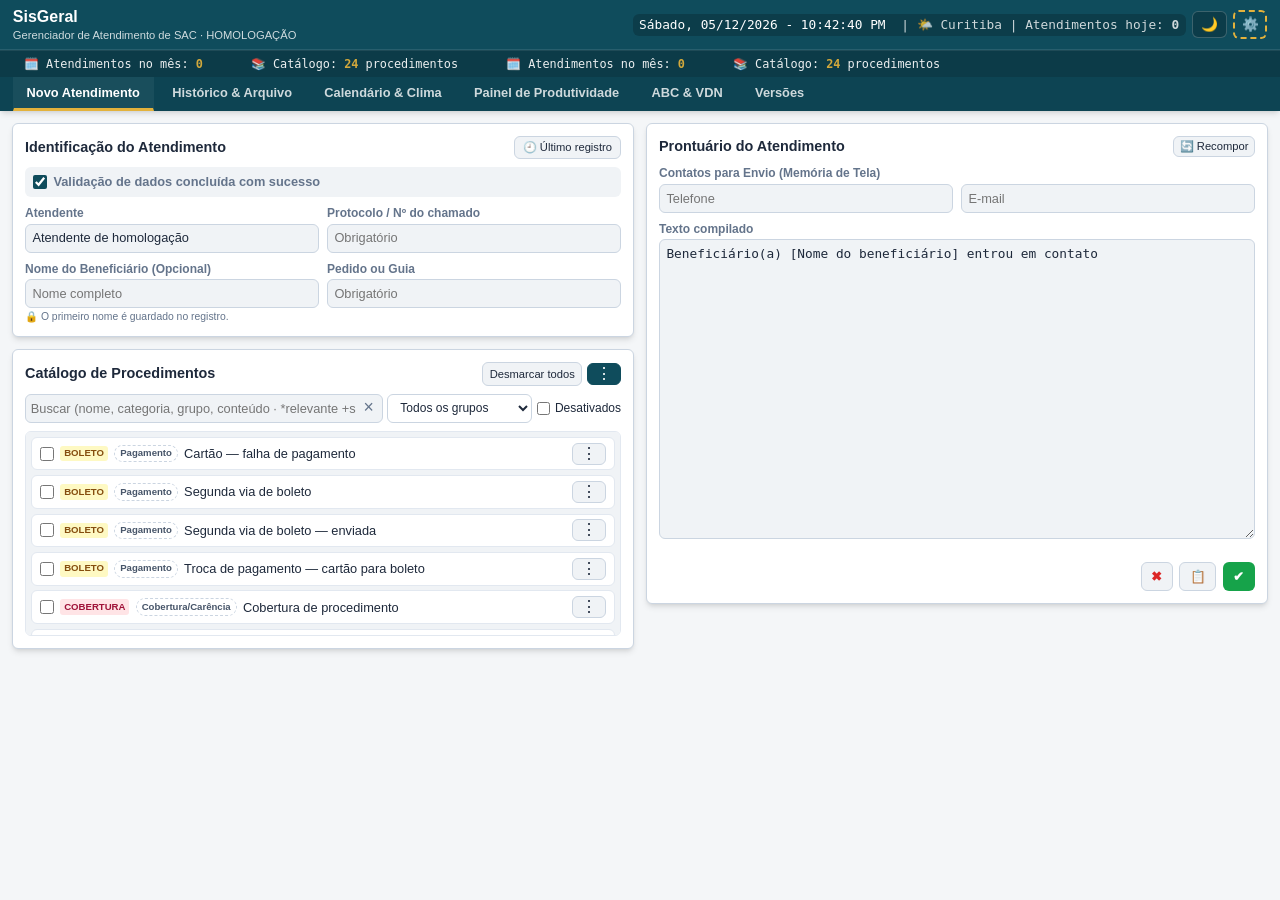
==== commit 09325c2f: "Homologação atualizada pra v3.26 Co-Authored-By: Claude Fable 5.1 <noreply@anthropic.com> Claude-Ses" ====
--- a/sisgeral/index.html
+++ b/sisgeral/index.html
@@ -194,16 +194,12 @@
 
           <div class="card param-block" id="boleto-block-container" style="display: none;">
             <h3>Parâmetros de Boleto</h3>
-            <div class="param-grid">
-              <div class="form-group">
-                <label for="boleto-mes">Mês de referência (mm/aaaa)</label>
-                <input type="text" id="boleto-mes" placeholder="Ex: 10/2026" maxlength="7">
-              </div>
-            </div>
-            <div class="param-envio">
-              <label class="param-envio-title">Forma de Envio</label>
+            <div class="boleto-linha" id="boleto-linhas">
+              <label class="boleto-lbl" for="boleto-mes">Mês</label>
+              <span class="boleto-item"><input type="text" class="boleto-mes" id="boleto-mes" placeholder="mm/aaaa" maxlength="7"></span>
               <label class="chk-inline"><input type="checkbox" id="boleto-envio-sms"> SMS</label>
               <label class="chk-inline"><input type="checkbox" id="boleto-envio-email"> E-mail</label>
+              <button type="button" id="btn-add-boleto" class="btn-secondary" style="font-size: 0.7rem; padding: 0.2rem 0.5rem;" title="Mais um mês">+ Acrescentar boleto</button>
             </div>
           </div>
 
--- a/sisgeral/styles.css
+++ b/sisgeral/styles.css
@@ -1072,3 +1072,10 @@
 .week-weather-row:last-child { border-bottom: none; }
 .week-weather-label { font-weight: bold; color: var(--text-muted); white-space: nowrap; }
 .week-weather-val { text-align: right; }
+
+/* Parâmetros de boleto numa linha só; meses extras entram na mesma linha com × */
+.boleto-linha { display: flex; align-items: center; gap: 0.5rem; flex-wrap: wrap; }
+.boleto-lbl { font-size: 0.72rem; font-weight: 600; color: var(--text-muted); }
+.boleto-item { display: inline-flex; align-items: center; gap: 2px; }
+.boleto-item input { width: 86px; padding: 0.3rem 0.4rem; border: 1px solid var(--border-color); border-radius: var(--radius); background: var(--surface-alt); font-size: 0.8rem; text-align: center; }
+.boleto-item .boleto-x { border: none; background: transparent; color: var(--danger); font-size: 1rem; line-height: 1; padding: 0 0.2rem; cursor: pointer; }
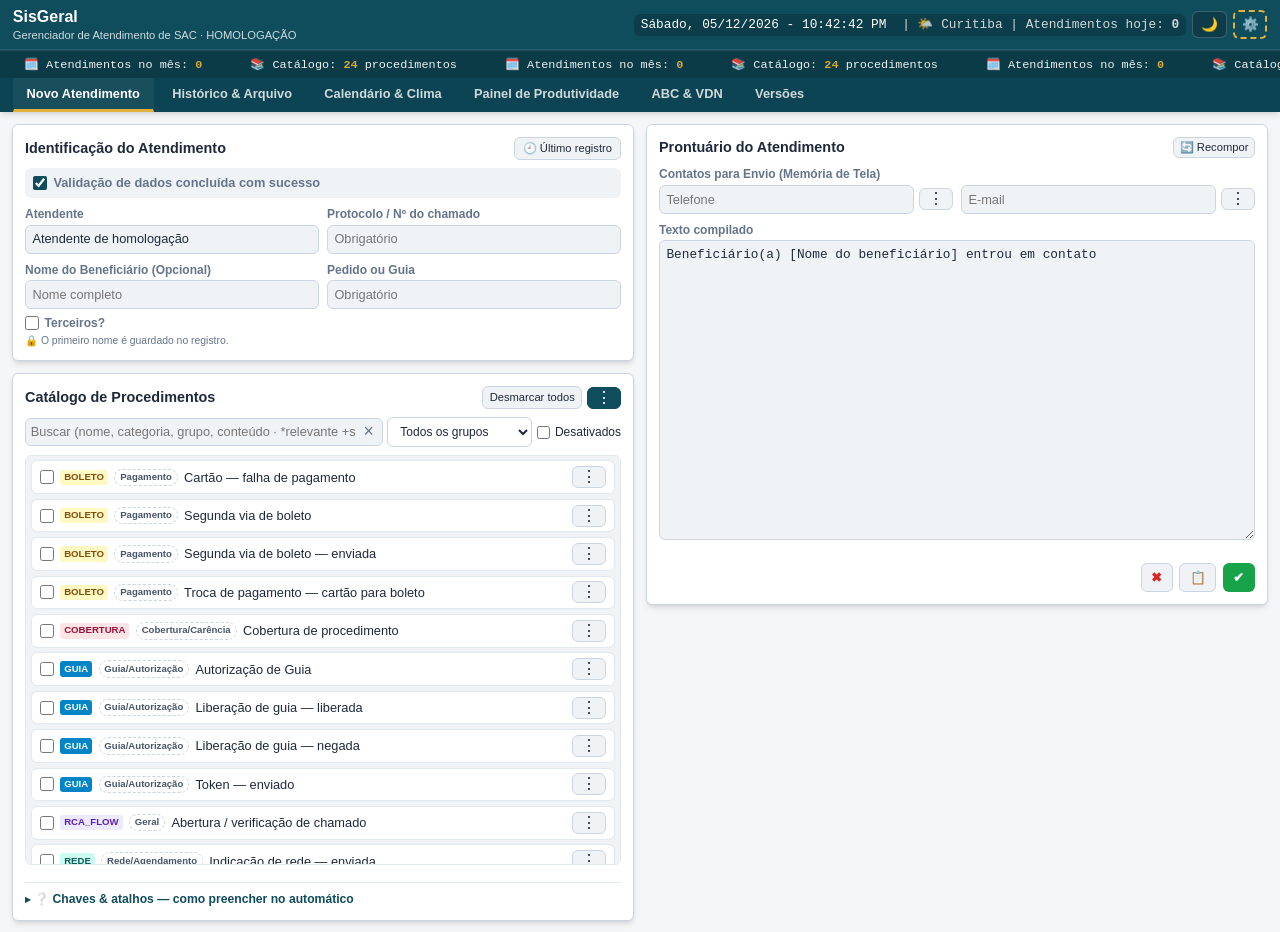
==== commit 6dc8f2c6: "Homologação v3.29 Co-Authored-By: Claude Fable 5.1 <noreply@anthropic.com> Claude-Session: https://c" ====
--- a/sisgeral/index.html
+++ b/sisgeral/index.html
@@ -130,6 +130,8 @@
               <div class="form-group">
                 <label for="field-bnf">Nome do Beneficiário (Opcional)</label>
                 <input type="text" id="field-bnf" placeholder="Nome completo">
+                <label class="chk-inline" style="margin-top:0.25rem;"><input type="checkbox" id="field-terceiros-check"> Terceiros?</label>
+                <input type="text" id="field-terceiro" placeholder="Nome do terceiro" style="display:none; margin-top:0.25rem;">
                 <span class="hint">🔒 O primeiro nome é guardado no registro.</span>
               </div>
               <div class="form-group">
@@ -158,6 +160,26 @@
               </label>
             </div>
             <div class="procedures-list" id="procedures-container"></div>
+
+            <details class="chaves-legenda">
+              <summary>❔ Chaves &amp; atalhos — como preencher no automático</summary>
+              <div class="chaves-legenda-body">
+                <p class="cl-titulo">No editor de procedimento</p>
+                <p>Escreva a chave e o sistema troca pelos dados do atendimento no texto compilado:</p>
+                <ul>
+                  <li><code>{bnf}</code> nome do beneficiário · <code>{pedido}</code> / <code>{guia}</code> nº do pedido · <code>{protocolo}</code> · <code>{atendente}</code></li>
+                  <li>Marcando <b>Terceiros?</b> (ao lado do nome), o prontuário vira "Terceiro(a) <code>{tcr}</code>, em nome do(a) beneficiário(a) <code>{bnf}</code>…"</li>
+                  <li><code>{boleto}</code> mês de ref. · <code>{abc}</code> / <code>{uf}</code> / <code>{city}</code> / <code>{bm}</code> rede · <code>{vdn}</code> setor · <code>{cobertura}</code> · <code>{validade_120}</code> (hoje + 120 dias)</li>
+                  <li>O que você digita na hora fica entre colchetes: <code>[valor]</code>, <code>[data]</code>, <code>[mês]</code></li>
+                </ul>
+                <p class="cl-titulo">Atalhos no prontuário (texto compilado)</p>
+                <ul>
+                  <li>Digite <code>{bnf}</code> <b>ou</b> <code>bnf*</code> (sigla + estrela) e vira o nome do beneficiário na hora.</li>
+                  <li>Vale também para <code>pedido*</code>, <code>protocolo*</code> e <code>atendente*</code> — ou com chaves: <code>{pedido}</code>, <code>{protocolo}</code>, <code>{atendente}</code>.</li>
+                  <li>Só dispara com a sigla certa + o gatilho, então texto normal nunca quebra.</li>
+                </ul>
+              </div>
+            </details>
           </div>
         </div>
 
@@ -217,26 +239,15 @@
           <div class="card param-block" id="cobertura-block-container" style="display: none;">
             <h3>Cobertura</h3>
             <datalist id="cobertura-sugestoes"></datalist>
-            <div class="form-group">
-              <label for="cobertura-1">Procedimento / cobertura</label>
-              <input type="text" id="cobertura-1" list="cobertura-sugestoes" placeholder="Digite ou busque (ex: Prótese, Canal...)" autocomplete="off">
-            </div>
-            <div class="form-group" id="cobertura-2-group" style="display: none;">
-              <label for="cobertura-2">2ª cobertura (opcional)</label>
-              <input type="text" id="cobertura-2" list="cobertura-sugestoes" placeholder="Digite ou busque..." autocomplete="off">
-            </div>
+            <div id="cobertura-rows"></div>
             <button id="btn-add-cobertura" class="btn-secondary" style="font-size: 0.7rem; padding: 0.2rem 0.5rem; align-self: flex-start;">+ Adicionar cobertura</button>
-            <div class="param-envio">
-              <label class="chk-inline"><input type="checkbox" id="cobertura-cobre" checked> Plano cobre?</label>
-              <label class="chk-inline"><input type="checkbox" id="cobertura-carencia"> Em carência?</label>
-            </div>
           </div>
 
           <div class="card">
             <div style="display: flex; justify-content: space-between; align-items: center;">
               <h2>Prontuário do Atendimento</h2>
               <div style="display: flex; gap: 0.3rem; align-items: center;">
-                <span id="manual-edited-badge" class="badge-cat badge-relevante" style="display: none;">Editado manualmente</span>
+                <span id="manual-edited-badge" class="badge-cat badge-boleto" style="display: none;">✏️ Texto manual ou parcial</span>
                 <button id="btn-recompile" class="btn-secondary" style="font-size: 0.7rem; padding: 0.15rem 0.35rem;" title="Recompor automático">🔄 Recompor</button>
               </div>
             </div>
@@ -244,8 +255,8 @@
             <div class="form-group">
               <label>Contatos para Envio (Memória de Tela)</label>
               <div class="form-row">
-                <input type="text" id="screen-phone" placeholder="Telefone">
-                <input type="text" id="screen-email" placeholder="E-mail">
+                <div class="contato-wrap"><input type="text" id="screen-phone" placeholder="Telefone"><span id="phone-menu-host"></span></div>
+                <div class="contato-wrap"><input type="text" id="screen-email" placeholder="E-mail"><span id="email-menu-host"></span></div>
               </div>
             </div>
 
--- a/sisgeral/styles.css
+++ b/sisgeral/styles.css
@@ -324,7 +324,7 @@
 
 /* Catálogo de Procedimentos com altura fixa para até 5 itens visíveis + scroll */
 .procedures-list {
-  max-height: 205px;
+  max-height: 410px;
   overflow-y: auto;
   display: flex;
   flex-direction: column;
@@ -1031,6 +1031,52 @@
 }
 .chk-inline input[type="checkbox"] { width: 14px; height: 14px; accent-color: var(--primary); }
 
+/* Contatos (Telefone / E-mail) com menu ⋮ (copiar / apagar) */
+.contato-wrap { display: flex; align-items: center; gap: 0.3rem; flex: 1; }
+.contato-wrap input { flex: 1; min-width: 0; }
+
+/* Cobertura — lista de coberturas (procedimento 70% + cobre/carência + X) */
+.cobertura-row { border-bottom: 1px dashed var(--border-light); padding-bottom: 0.45rem; margin-bottom: 0.45rem; }
+.cobertura-row:last-of-type { border-bottom: none; margin-bottom: 0; padding-bottom: 0; }
+.cob-row-top { display: flex; align-items: center; gap: 0.5rem 0.7rem; flex-wrap: wrap; }
+.cob-nome {
+  flex: 1 1 60%; min-width: 170px;
+  padding: 0.35rem 0.5rem; border: 1px solid var(--border-color);
+  border-radius: var(--radius); background: var(--surface-color); color: var(--text-main);
+}
+.cob-nome:focus { outline: none; border-color: var(--primary); box-shadow: 0 0 0 2px rgba(45,212,191,0.15); }
+.cob-chk { flex: 0 0 auto; font-size: 0.74rem; }
+.cob-x {
+  flex: 0 0 auto; width: 24px; height: 24px; line-height: 1;
+  border: 1px solid var(--danger); color: var(--danger); background: transparent;
+  border-radius: var(--radius); cursor: pointer; font-size: 1rem; font-weight: bold;
+}
+.cob-x:hover { background: var(--danger); color: #fff; }
+.cob-data { display: flex; align-items: center; gap: 0.5rem; flex-wrap: wrap; margin-top: 0.4rem; padding-left: 0.1rem; }
+.cob-data > label { font-size: 0.74rem; font-weight: 600; color: var(--text-muted); }
+.cob-data-input {
+  padding: 0.3rem 0.45rem; border: 1px solid var(--border-color);
+  border-radius: var(--radius); background: var(--surface-color); color: var(--text-main);
+}
+.cob-data-hint { font-size: 0.68rem; color: var(--text-muted); font-style: italic; }
+
+/* Legenda de chaves & atalhos (abaixo do catálogo) */
+.chaves-legenda { margin-top: 0.6rem; border-top: 1px solid var(--border-light); padding-top: 0.5rem; }
+.chaves-legenda > summary {
+  cursor: pointer; font-size: 0.76rem; font-weight: bold; color: var(--primary);
+  list-style: none; user-select: none;
+}
+.chaves-legenda > summary::-webkit-details-marker { display: none; }
+.chaves-legenda > summary::before { content: '▸ '; font-size: 0.7rem; }
+.chaves-legenda[open] > summary::before { content: '▾ '; }
+.chaves-legenda-body { font-size: 0.74rem; color: var(--text-main); padding: 0.4rem 0.2rem 0.1rem; }
+.chaves-legenda-body .cl-titulo { font-weight: bold; color: var(--text-muted); text-transform: uppercase; font-size: 0.64rem; letter-spacing: 0.03em; margin: 0.5rem 0 0.15rem; }
+.chaves-legenda-body ul { margin: 0.1rem 0 0.2rem; padding-left: 1.1rem; display: flex; flex-direction: column; gap: 0.2rem; }
+.chaves-legenda-body code {
+  background: var(--surface-alt); border: 1px solid var(--border-light);
+  border-radius: 4px; padding: 0 0.25rem; font-size: 0.72rem; color: var(--primary); font-family: monospace;
+}
+
 /* Heatmaps comparativos do dashboard */
 .heatmap-table { border-collapse: collapse; width: 100%; font-size: 0.7rem; }
 .heatmap-table th, .heatmap-table td {
@@ -1079,3 +1125,19 @@
 .boleto-item { display: inline-flex; align-items: center; gap: 2px; }
 .boleto-item input { width: 86px; padding: 0.3rem 0.4rem; border: 1px solid var(--border-color); border-radius: var(--radius); background: var(--surface-alt); font-size: 0.8rem; text-align: center; }
 .boleto-item .boleto-x { border: none; background: transparent; color: var(--danger); font-size: 1rem; line-height: 1; padding: 0 0.2rem; cursor: pointer; }
+
+/* Cabeçalho das tabelas com rolagem (VDN, histórico) fica cravado */
+.table-container thead th { position: sticky; top: 0; z-index: 2; box-shadow: 0 1px 0 var(--border-light); }
+
+/* Calendário: linha de baixo com estimativa e clima lado a lado; botões do seletor com cor */
+.cal-bottom { display: grid; grid-template-columns: 1fr 1fr; gap: 0.8rem; margin-top: 0.8rem; align-items: start; }
+.cal-bottom .card { margin-top: 0 !important; }
+@media (max-width: 900px) { .cal-bottom { grid-template-columns: 1fr; } }
+.range-btns .rb-corridos { background: #3b82f6; color: #fff; border-color: #3b82f6; }
+.range-btns .rb-uteis { background: var(--success); color: #fff; border-color: var(--success); }
+.range-btns .rb-ambos { background: var(--primary); color: var(--on-primary); border-color: var(--primary); }
+.range-btns .rb-hoje { background: transparent; color: var(--primary); border: 1px solid var(--primary); box-shadow: inset 0 0 0 1px var(--primary); font-weight: 600; }
+.range-btns button:disabled { opacity: 0.45; cursor: not-allowed; }
+.cal-regras { font-size: 0.7rem; color: var(--text-muted); border-top: 1px dashed var(--border-light); margin-top: 0.5rem; padding-top: 0.4rem; line-height: 1.4; }
+.carencia-row { display: flex; justify-content: space-between; align-items: center; gap: 0.5rem; font-size: 0.78rem; padding: 3px 0; }
+.carencia-row strong { color: var(--primary); font-family: monospace; font-size: 0.85rem; }
